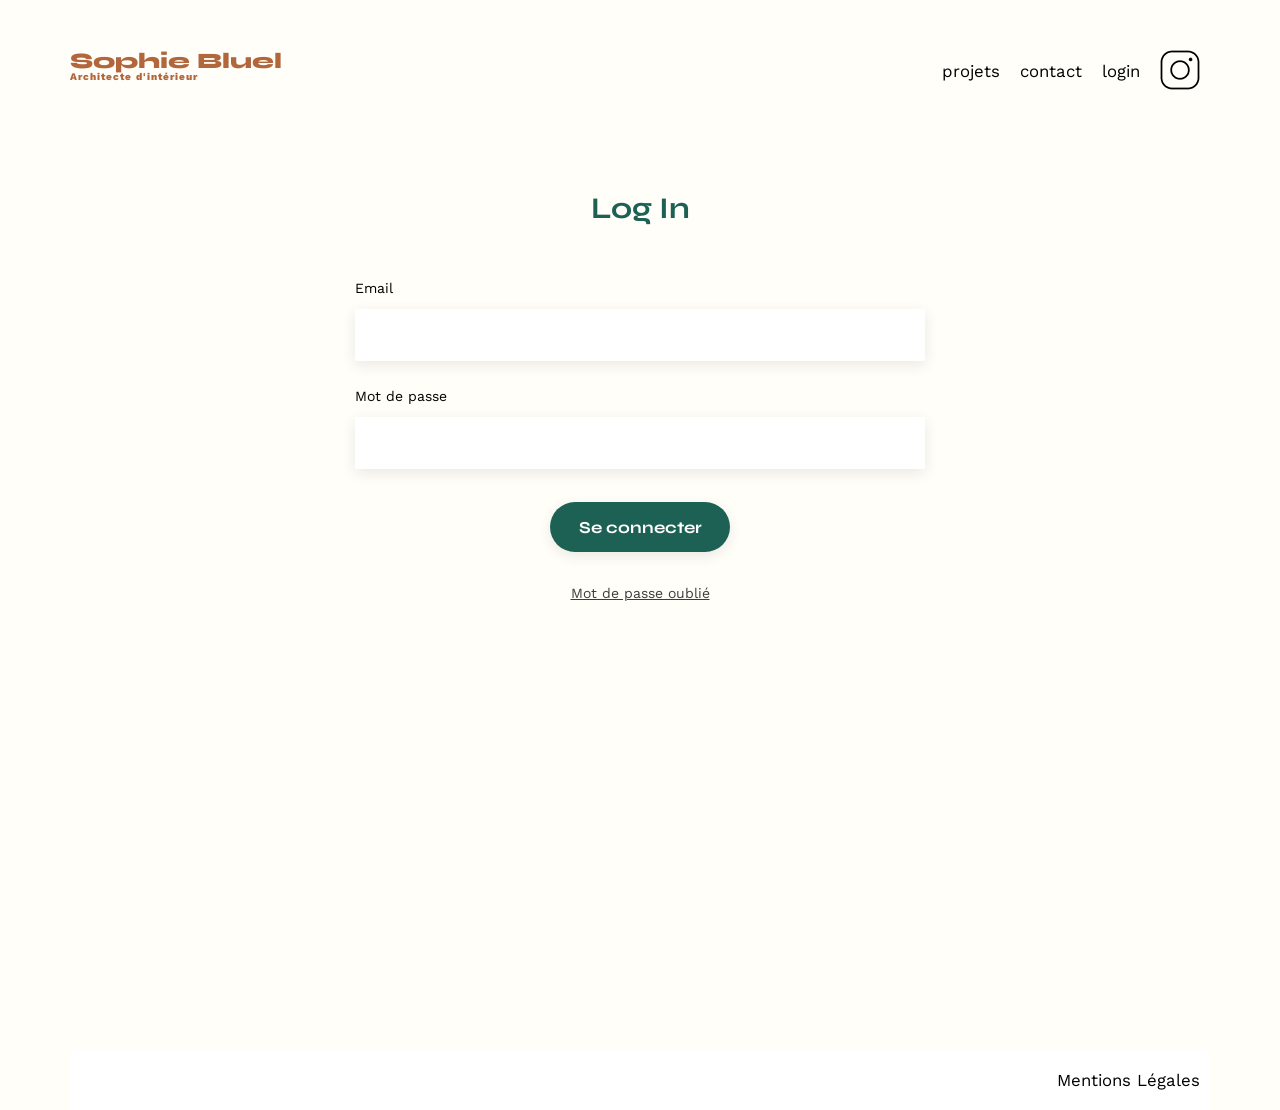
==== login.html @ ddaa1538 "Etape 2.1: Création de la page de connexion en html et css non fonctionnelle. Réorganisation des fic" ====
<!DOCTYPE html>
<html lang="fr">

<head>
    <meta charset="UTF-8">
    <title>Sophie Bluel - Architecte d'intérieur</title>
    <meta name="viewport" content="width=device-width, initial-scale=1.0">
    <link rel="preconnect" href="https://fonts.googleapis.com">
    <link rel="preconnect" href="https://fonts.gstatic.com" crossorigin>
    <link href="https://fonts.googleapis.com/css2?family=Syne:wght@700;800&family=Work+Sans&display=swap"
        rel="stylesheet">
    <meta name="description" content="">
    <link rel="stylesheet" href="./assets/style.css">
    <script type="module" src="./scripts/login.js"></script>
</head>

<body>
    <header>
        <h1>Sophie Bluel <span>Architecte d'intérieur</span></h1>
        <nav>
            <ul>
                <li>projets</li>
                <li>contact</li>
                <li>login</li>
                <li><img src="./assets/icons/instagram.png" alt="Instagram"></li>
            </ul>
        </nav>
    </header>
    <main>
        <section id="login">
            <h2>Log In</h2>
            <form action="#" method="post">
                <label for="email">Email</label>
                <input type="email" name="email" id="email">
                <label for="name">Mot de passe</label>
                <input type="password" name="password" id="password">
                <input type="submit" value="Se connecter">
            </form>
            <a href="#">Mot de passe oublié</a>
        </section>
    </main>

    <footer>
        <nav>
            <ul>
                <li>Mentions Légales</li>
            </ul>
        </nav>
    </footer>
</body>

</html>
---- assets/style.css ----
/* http://meyerweb.com/eric/tools/css/reset/
   v2.0 | 20110126
   License: none (public domain)
*/

html,
body,
div,
span,
applet,
object,
iframe,
h1,
h2,
h3,
h4,
h5,
h6,
p,
blockquote,
pre,
a,
abbr,
acronym,
address,
big,
cite,
code,
del,
dfn,
em,
img,
ins,
kbd,
q,
s,
samp,
small,
strike,
strong,
sub,
sup,
tt,
var,
b,
u,
i,
center,
dl,
dt,
dd,
ol,
ul,
li,
fieldset,
form,
label,
legend,
table,
caption,
tbody,
tfoot,
thead,
tr,
th,
td,
article,
aside,
canvas,
details,
embed,
figure,
figcaption,
footer,
header,
hgroup,
menu,
nav,
output,
ruby,
section,
summary,
time,
mark,
audio,
video {
	margin: 0;
	padding: 0;
	border: 0;
	font-size: 100%;
	font: inherit;
	vertical-align: baseline;
}

/* HTML5 display-role reset for older browsers */
article,
aside,
details,
figcaption,
figure,
footer,
header,
hgroup,
menu,
nav,
section {
	display: block;
}

body {
	line-height: 1;
	background-color: #FFFEF8;
}

ol,
ul {
	list-style: none;
}

blockquote,
q {
	quotes: none;
}

blockquote:before,
blockquote:after,
q:before,
q:after {
	content: '';
	content: none;
}

table {
	border-collapse: collapse;
	border-spacing: 0;
}

/** end reset css**/
body {
	max-width: 1140px;
	margin: auto;
	font-family: 'Work Sans';
	font-size: 14px;
}

header {
	display: flex;
	justify-content: space-between;
	margin: 50px 0
}

section {
	margin: 50px 0
}

h1 {
	display: flex;
	flex-direction: column;
	font-family: 'Syne';
	font-size: 22px;
	font-weight: 800;
	color: #B1663C
}

h1>span {
	font-family: 'Work Sans';
	font-size: 10px;
	letter-spacing: 0.1em;
	;
}

h2 {
	font-family: 'Syne';
	font-weight: 700;
	font-size: 30px;
	color: #1D6154
}

nav ul {
	display: flex;
	align-items: center;
	list-style-type: none;

}

nav li {
	padding: 0 10px;
	font-size: 1.2em;
}

li:hover {
	color: #B1663C;
}

#introduction {
	display: flex;
	align-items: center;
}

#introduction figure {
	flex: 1
}

#introduction img {
	display: block;
	margin: auto;
	width: 80%;
}

#introduction article {
	flex: 1
}

#introduction h2 {
	margin-bottom: 1em;
}

#introduction p {
	margin-bottom: 0.5em;
}

#portfolio h2 {
	text-align: center;
	margin-bottom: 50px;
}

/* Gestion des filtres de la galerie */
.filter {
	display: flex;
	justify-content: center;
	gap: 10px;
	margin-bottom: 50px;
}

.filter-button {
	display: flex;
	justify-content: center;
	align-items: center;
	font-family: 'Syne', sans-serif;
	font-weight: 700;
	font-style: bold;
	font-size: 16px;
	border-radius: 60px;
	border: 1px solid #1D6154;
	padding: 10px 25px;
	background-color: transparent;
	height: 37px;
	color: #1D6154;
}

.filter-button-selected {
	background-color: #1D6154;
	color: #FFFFFF;
}

.gallery {
	width: 100%;
	display: grid;
	grid-template-columns: 1fr 1fr 1fr;
	grid-column-gap: 20px;
	grid-row-gap: 20px;
}

.gallery img {
	width: 100%;

}

#contact,
#login {
	width: 50%;
	margin: auto;
	text-align: center;
}

#login {
	margin-top: 100px;
	margin-bottom: 450px;
}

#contact h2,
#login h2 {
	margin-bottom: 20px;
}

#contact form,
#login form {
	text-align: left;
	margin-top: 30px;
	display: flex;
	flex-direction: column;
}

#contact input,
#login input {
	height: 50px;
	font-size: 1.2em;
	border: none;
	box-shadow: 0px 4px 14px rgba(0, 0, 0, 0.09);
}

#contact label,
#login label {
	margin: 2em 0 1em 0;
}

#contact textarea,
#login textarea {
	border: none;
	box-shadow: 0px 4px 14px rgba(0, 0, 0, 0.09);
}

#login a {
	text-decoration: underline;
	color: #3D3D3D;
}

input[type="submit"] {
	font-family: 'Syne';
	font-weight: 700;
	color: #FFFFFF;
	background-color: #1D6154;
	margin: 2em auto;
	width: 180px;
	text-align: center;
	border-radius: 60px;
}

footer {
	background-color: #FFFFFF;
}

footer nav ul {
	display: flex;
	justify-content: flex-end;
	height: 60px;
	align-items: center;
}
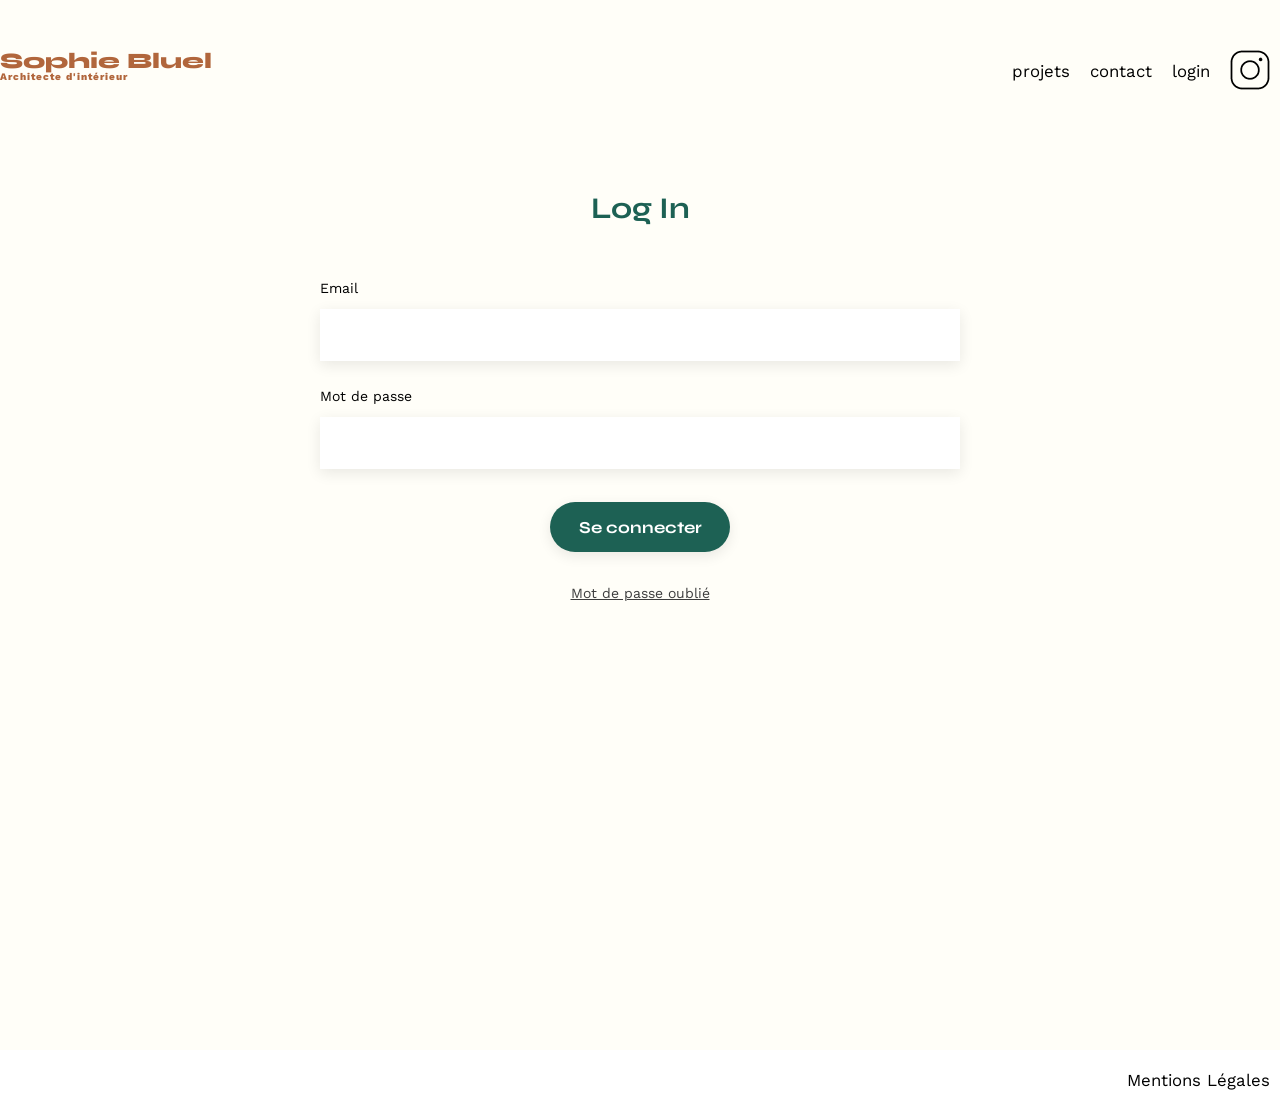
==== commit 5991dee0: "Etape 2.2 : développement de la gestion de la connexion et déconnexion avec les modification du lien" ====
--- a/login.html
+++ b/login.html
@@ -19,9 +19,9 @@
         <h1>Sophie Bluel <span>Architecte d'intérieur</span></h1>
         <nav>
             <ul>
-                <li>projets</li>
-                <li>contact</li>
-                <li>login</li>
+                <li><a href="./index.html#portfolio">projets</a></li>
+                <li><a href="./index.html#contact">contact</a></li>
+                <li><a class="js-log js-login" href="./login.html">login</a></li>
                 <li><img src="./assets/icons/instagram.png" alt="Instagram"></li>
             </ul>
         </nav>
@@ -29,10 +29,10 @@
     <main>
         <section id="login">
             <h2>Log In</h2>
-            <form action="#" method="post">
+            <form action="#" method="post" novalidate>
                 <label for="email">Email</label>
                 <input type="email" name="email" id="email">
-                <label for="name">Mot de passe</label>
+                <label for="password">Mot de passe</label>
                 <input type="password" name="password" id="password">
                 <input type="submit" value="Se connecter">
             </form>
--- a/assets/style.css
+++ b/assets/style.css
@@ -112,6 +112,11 @@
 	background-color: #FFFEF8;
 }
 
+a {
+	text-decoration: none;
+	color: black;
+}
+
 ol,
 ul {
 	list-style: none;
@@ -137,7 +142,7 @@
 
 /** end reset css**/
 body {
-	max-width: 1140px;
+	max-width: 1440px;
 	margin: auto;
 	font-family: 'Work Sans';
 	font-size: 14px;
@@ -219,20 +224,47 @@
 	margin-bottom: 0.5em;
 }
 
+#portfolio {
+	position: relative;
+}
+
 #portfolio h2 {
 	text-align: center;
 	margin-bottom: 50px;
 }
 
+/* Gestion du bloc modifier */
+.edit {
+	position: absolute;
+	top: 9px;
+	left: calc(50% + 126px);
+	display: flex;
+	align-items: flex-end;
+	gap: 9px;
+}
+
+.logo-edit {
+	width: 20px;
+}
+
+.separator {
+	border: none;
+	/* Supprime la bordure par défaut */
+	border-top: 1px solid #ccc;
+	margin: 20px 0;
+}
+
 /* Gestion des filtres de la galerie */
 .filter {
 	display: flex;
 	justify-content: center;
 	gap: 10px;
 	margin-bottom: 50px;
-}
-
-.filter-button {
+	width: 100%;
+}
+
+.filter-button,
+.button {
 	display: flex;
 	justify-content: center;
 	align-items: center;
@@ -248,7 +280,8 @@
 	color: #1D6154;
 }
 
-.filter-button-selected {
+.filter-button-selected,
+.button {
 	background-color: #1D6154;
 	color: #FFFFFF;
 }
@@ -297,6 +330,16 @@
 	font-size: 1.2em;
 	border: none;
 	box-shadow: 0px 4px 14px rgba(0, 0, 0, 0.09);
+}
+
+#login .error {
+	box-shadow: 0px 4px 14px rgba(255, 0, 0);
+}
+
+.errorLogin {
+	color: rgba(255, 0, 0);
+	font-weight: 700;
+	padding: 10px 0;
 }
 
 #contact label,
